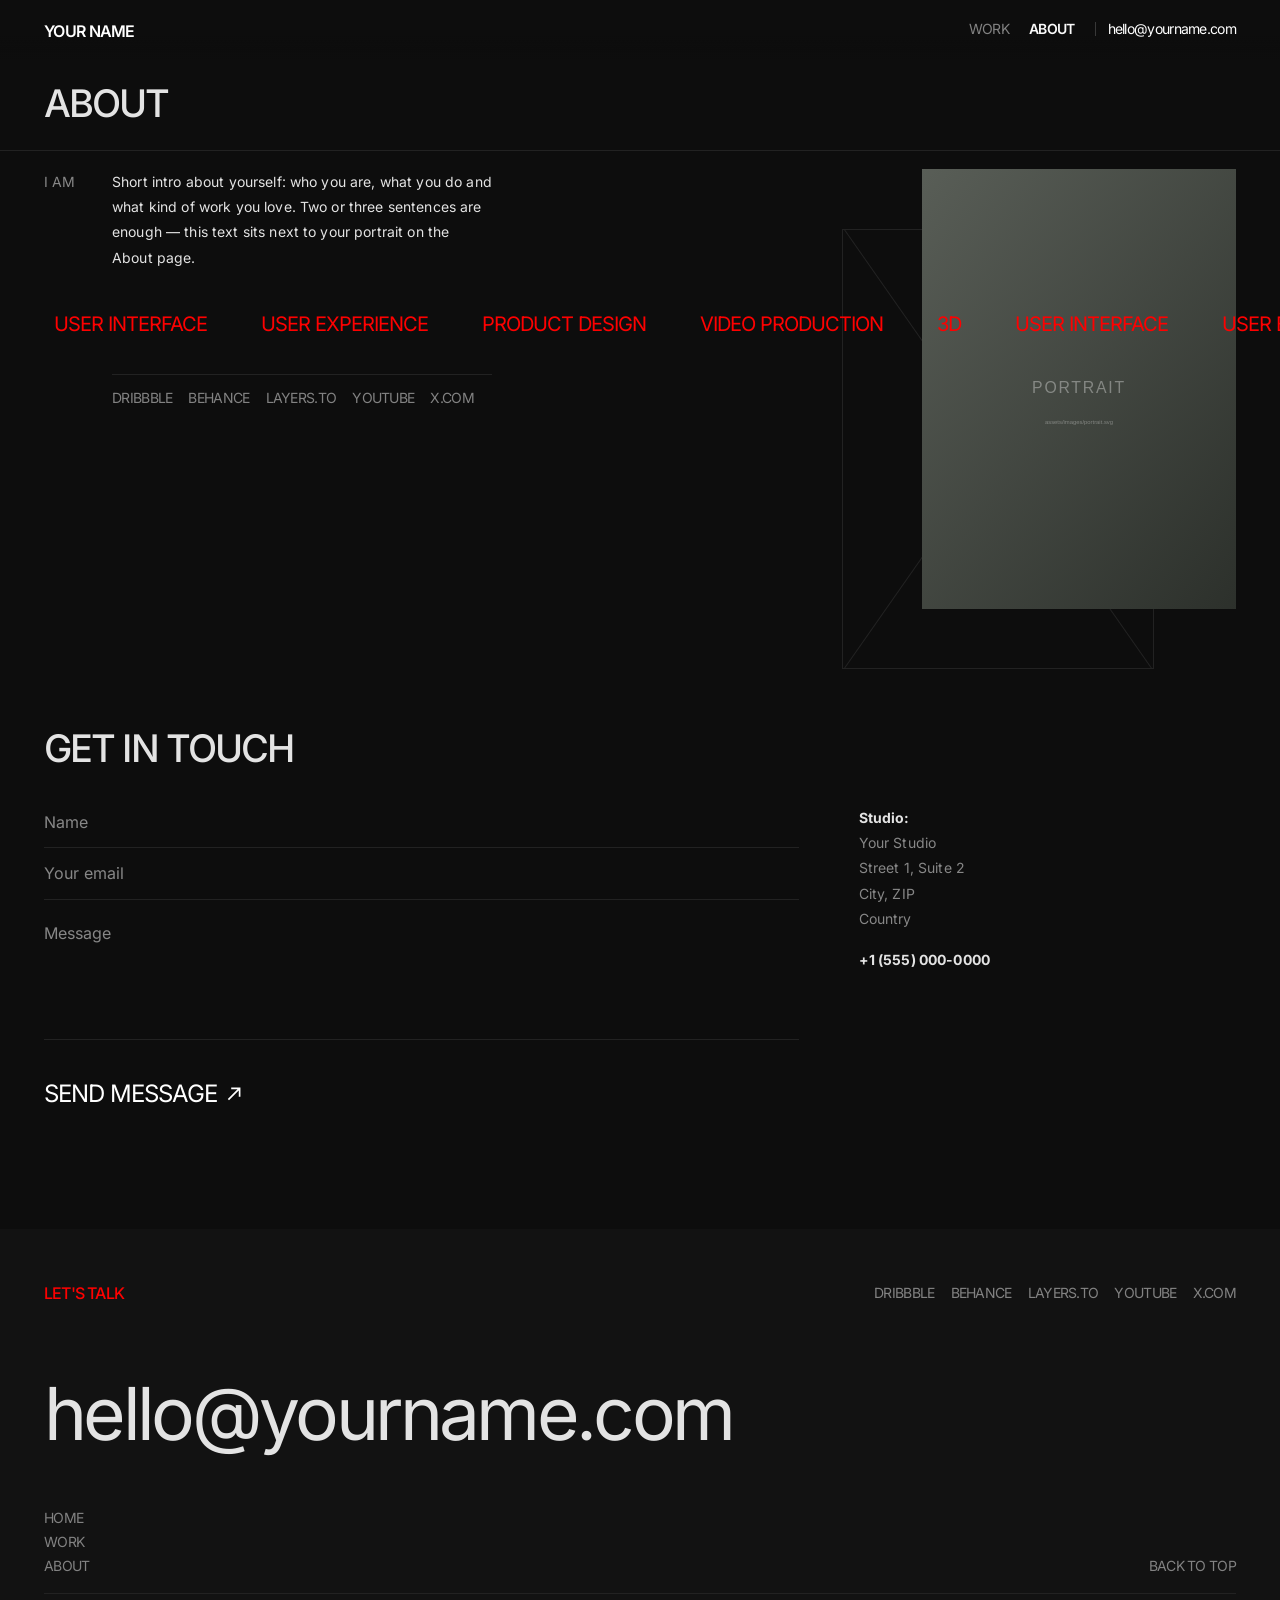
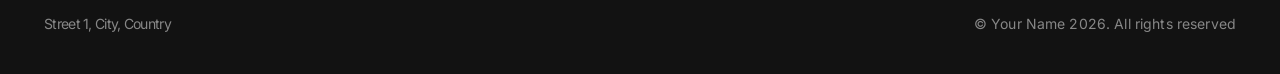
==== about.html @ 9fd4e2a8 "Match original typography and rolling counter animation Use General Sans 300 for the numbers and the" ====
<!doctype html>
<html lang="en">
<head>
  <meta charset="utf-8">
  <meta name="viewport" content="width=device-width, initial-scale=1">
  <title>About — Portfolio</title>
  <meta name="description" content="">
  <link rel="icon" href="assets/images/favicon.svg" type="image/svg+xml">
  <link rel="preconnect" href="https://fonts.googleapis.com">
  <link rel="preconnect" href="https://fonts.gstatic.com" crossorigin>
  <link href="https://fonts.googleapis.com/css2?family=Inter:wght@400;500;600;700&display=swap" rel="stylesheet">
  <link rel="preconnect" href="https://api.fontshare.com" crossorigin>
  <link href="https://api.fontshare.com/v2/css?f[]=general-sans@300&display=swap" rel="stylesheet">
  <link rel="stylesheet" href="assets/css/style.css">
</head>
<body data-page="about" id="top">
  <header id="header"></header>
  <main id="app"></main>
  <footer id="footer"></footer>
  <script src="content.js"></script>
  <script src="assets/js/main.js"></script>
</body>
</html>
---- assets/css/style.css ----
:root {
  --bg: #0d0d0d;
  --bg-2: #121212;
  --card: #1a1a1a;
  --line: #222;
  --text: #e3e3e3;
  --muted: #878787;
  --nav: #828282;
  --dim: #636363;
  --digits: #c7c7c7;
  --accent: rgb(255, 73, 18);
  --gutter: 44px;
  --font: "Inter", -apple-system, BlinkMacSystemFont, "Helvetica Neue", Arial, sans-serif;
  --font-num: "General Sans", "Inter", sans-serif;
  --tight: -0.05em;
}
@supports (color: color(display-p3 1 0 0)) {
  :root { --accent: color(display-p3 1 0.221425 0); }
}

* { box-sizing: border-box; margin: 0; padding: 0; }
html { scroll-behavior: smooth; background: var(--bg); }
body {
  background: var(--bg);
  color: var(--text);
  font-family: var(--font);
  font-size: 14px;
  line-height: 1.4;
  letter-spacing: 0.01em;
  font-optical-sizing: none;
  -webkit-font-smoothing: antialiased;
}
a { color: inherit; text-decoration: none; }
img, video { display: block; max-width: 100%; }
ul { list-style: none; }
button, input, textarea { font: inherit; color: inherit; }

.upper { text-transform: uppercase; }
.muted { color: var(--muted); }
.accent { color: var(--accent); }
.wrap { padding-inline: var(--gutter); }

/* ---------- Header ---------- */
.header {
  position: fixed; top: 0; left: 0; right: 0; z-index: 50;
  display: flex; justify-content: space-between; align-items: flex-start;
  padding: 22px var(--gutter) 18px;
  background: linear-gradient(var(--bg) 60%, rgba(13, 13, 13, 0));
  font-size: 14px; letter-spacing: var(--tight);
}
.header .brand { text-transform: uppercase; font-weight: 500; line-height: 1.2; max-width: 260px; color: #fff; }
.header .brand .nm { font-size: 16px; font-weight: 600; }
.header .brand .tag { display: block; }
.header .brand .nm { display: none; }
.header.scrolled .brand .tag, .header.compact .brand .tag { display: none; }
.header.scrolled .brand .nm, .header.compact .brand .nm { display: block; }
.nav { display: flex; align-items: center; gap: 20px; }
.nav a { text-transform: uppercase; color: var(--nav); line-height: 1; transition: color .2s; }
.nav a:hover { color: #fafafa; }
.nav a.active { color: #fafafa; font-weight: 600; }
.nav .mail { text-transform: none; color: #fff; padding-left: 12px; border-left: 1px solid #383838; }
.nav .at { display: none; font-size: 20px; font-weight: 600; color: #fff; }

/* ---------- Home ---------- */
.home { display: grid; grid-template-columns: minmax(0, 1fr) minmax(0, 2fr); gap: 0 80px; padding: 84px var(--gutter) 0; }
.home-side { position: relative; }
.home-side .sticky {
  position: sticky; top: 84px;
  height: calc(100vh - 84px - 30px);
  display: flex; flex-direction: column; justify-content: space-between;
}
.hero-name { font-size: 83px; line-height: .9; font-weight: 500; letter-spacing: var(--tight); }
.hero-loc { margin-top: 16px; font-size: 16px; font-weight: 500; line-height: 1; letter-spacing: var(--tight); color: var(--muted); text-transform: uppercase; }
.hero-tag-m { display: none; }
.side-list { border-top: 1px solid var(--line); padding: 24px 0 42px; }
.side-list:last-child { padding-bottom: 0; }
.side-list h4 { font-weight: 500; font-size: 16px; line-height: 1.3; letter-spacing: -0.01em; margin-bottom: 16px; }
.side-list li { color: var(--muted); font-size: 16px; line-height: 1.1; letter-spacing: normal; }
.side-list li + li { margin-top: 8px; }

.projects { display: flex; flex-direction: column; gap: 20px; }
.project-card { position: relative; display: block; overflow: hidden; aspect-ratio: 864 / 606; background: var(--card); }
.project-card img { width: 100%; height: 100%; object-fit: cover; transition: transform .8s cubic-bezier(.2, .7, .2, 1); }
.project-card:hover img { transform: scale(1.04); }
.project-card .info {
  position: absolute; left: 0; right: 0; bottom: 0;
  display: flex; justify-content: space-between; align-items: flex-end; gap: 16px;
  padding: 24px; color: #fff;
  background: linear-gradient(transparent, rgba(0, 0, 0, .55));
  opacity: 0; transform: translateY(10px); transition: opacity .35s, transform .35s;
}
.project-card:hover .info { opacity: 1; transform: none; }
.project-card .info h3 { font-size: 18px; font-weight: 600; line-height: 1; letter-spacing: var(--tight); color: #fafafa; }
.project-card .info p { font-size: 14px; font-weight: 500; line-height: 1; letter-spacing: var(--tight); color: #ebebeb; }
.project-card .info p span { font-weight: 400; color: #949494; }

/* ---------- Sections ---------- */
.section { padding: 0 var(--gutter); }
.section-inner { border-top: 1px solid var(--line); padding-top: 28px; }
.section-title { font-size: 16px; line-height: 1; letter-spacing: var(--tight); text-transform: uppercase; font-weight: 500; margin-bottom: 40px; }

/* Recent */
.recent { padding-top: 120px; }
.recent-head { display: grid; grid-template-columns: 1fr auto; gap: 8px 24px; margin-bottom: 64px; }
.recent-head h2 { font-size: 20px; font-weight: 600; line-height: 1.4; letter-spacing: -0.02em; }
.tags { display: flex; color: var(--dim); font-size: 16px; letter-spacing: var(--tight); }
.tags span { padding: 0 12px; border-left: 1px solid #383838; }
.tags span:first-child { padding-left: 0; border: 0; }
.visit { display: inline-flex; gap: 6px; align-items: center; font-size: 16px; line-height: 1; letter-spacing: var(--tight); color: #949494; transition: color .2s; }
.visit:hover { color: var(--text); }
.visit svg { width: 10px; height: 10px; }
.recent-media { position: relative; aspect-ratio: 16 / 9; overflow: hidden; background: var(--card); cursor: pointer; }
.recent-media img, .recent-media video { width: 100%; height: 100%; object-fit: cover; }
.play {
  position: absolute; left: 50%; top: 50%; width: 52px; height: 52px; margin: -26px 0 0 -26px;
  border-radius: 50%; background: rgba(60, 60, 60, .75); backdrop-filter: blur(8px);
  display: grid; place-items: center; border: 0; cursor: pointer; transition: transform .2s;
}
.play:hover { transform: scale(1.08); }
.play svg { width: 16px; height: 16px; margin-left: 3px; fill: #fff; }
.recent-media.playing .play { display: none; }

/* Timeline */
.timeline { padding-top: 200px; }
.timeline-list { max-width: calc(66.66% + 27px); }
.tl-row {
  display: grid; grid-template-columns: 140px 1fr auto; align-items: center;
  border-bottom: 1px solid #1d1d1d; padding: 4px 8px 4px 0; font-size: 16px; line-height: 1.8; letter-spacing: 0.01em;
}
.tl-row + .tl-row { margin-top: 10px; }
.tl-row .yr { border-left: 1px solid #383838; padding: 2px 14px; color: var(--muted); }
.tl-row .co { display: flex; align-items: center; gap: 8px; color: var(--muted); }
.tl-row .rl { color: var(--text); }
.tl-row.current { margin-top: 80px; }
.tl-row.current .yr { border-color: var(--accent); color: var(--accent); }
.logo-dot { width: 14px; height: 14px; border-radius: 50%; background: #c2c2c2; color: #000; font-size: 9px; font-weight: 700; display: grid; place-items: center; flex: none; }
.logo-img { width: 14px; height: 14px; object-fit: contain; flex: none; }

/* Numbers */
.numbers { padding-top: 140px; }
/* Rolling counter, timings measured from the original: each digit column scrolls 0 → target
   in 2.7s after a short delay; the blocks fade up 14px with a small stagger. */
.numbers-grid { display: flex; justify-content: flex-end; flex-wrap: wrap; gap: 40px 96px; }
.num { display: flex; flex-direction: column; opacity: 0; transform: translateY(14px); transition: opacity .6s ease-out, transform .6s ease-out; }
.num.in { opacity: 1; transform: none; }
.num:nth-child(2) { transition-delay: .08s; }
.num:nth-child(3) { transition-delay: .16s; }
.num .val {
  display: flex; align-items: flex-start; overflow: hidden; height: 1em;
  font-family: var(--font-num); font-size: 154px; line-height: 1; font-weight: 300;
  font-variant-numeric: tabular-nums lining-nums; color: var(--digits); user-select: none;
}
.num .val .sfx { color: var(--accent); font-size: .48em; line-height: 1.2; margin-left: .04em; }
.num .lbl { color: var(--muted); font-size: 14px; line-height: 1.8; margin-top: 4px; }
.digit { display: inline-flex; justify-content: center; width: .65em; height: 1em; }
.digit + .digit { margin-left: -.17em; }
.digit > span { display: flex; flex-direction: column; will-change: transform; transition: transform 2.7s cubic-bezier(.5, .1, .2, .9) .175s; }
.digit > span > span { height: 1em; line-height: 1; margin-bottom: 1px; display: flex; align-items: center; justify-content: center; }

/* Stack */
.stack { padding-top: 140px; }
.stack-grid { display: grid; grid-template-columns: repeat(4, 1fr); gap: 4px; }
.stack-card { background: var(--card); padding: 22px; min-height: 186px; display: flex; flex-direction: column; justify-content: space-between; transition: background .25s; }
.stack-card:hover { background: #222; }
.stack-card.wide { grid-column: span 2; }
.stack-card .ic { width: 28px; height: 28px; }
.stack-card .ic-letter { width: 28px; height: 28px; border-radius: 8px; background: #e3e3e3; color: #000; font-weight: 600; display: grid; place-items: center; }
.stack-card h4 { font-weight: 400; font-size: 16px; line-height: 1.8; letter-spacing: 0.01em; margin-bottom: 0; }
.stack-card p { color: var(--muted); font-size: 14px; line-height: 1.8; letter-spacing: 0.01em; }
.stack-card.empty { background: transparent; border: 1px solid var(--line); position: relative; overflow: hidden; }
.stack-card.empty::before, .stack-card.empty::after {
  content: ""; position: absolute; left: 50%; top: 50%; width: 150%; height: 1px; background: var(--line);
}
.stack-card.empty::before { transform: translate(-50%, -50%) rotate(31deg); }
.stack-card.empty::after { transform: translate(-50%, -50%) rotate(-31deg); }

/* Elsewhere */
.elsewhere { padding-top: 140px; padding-bottom: 140px; }
.social-row {
  display: flex; justify-content: space-between; align-items: baseline;
  border-bottom: 1px solid var(--line); padding: 8px 0 4px;
}
.social-row .lbl { font-size: 44px; line-height: 1.3; letter-spacing: var(--tight); transition: color .25s, transform .4s; }
.social-row .hdl { color: var(--dim); font-size: 16px; line-height: 1.3; letter-spacing: var(--tight); }
.social-row:hover .lbl { color: var(--muted); transform: translateX(8px); }

/* ---------- Footer ---------- */
.footer { background: var(--bg-2); padding: 56px var(--gutter) 40px; margin-top: 0; }
.footer-top { display: flex; justify-content: space-between; align-items: center; gap: 20px; flex-wrap: wrap; }
.footer-top .lt { color: var(--accent); text-transform: uppercase; font-weight: 500; font-size: 16px; line-height: 1; letter-spacing: var(--tight); }
.footer-socials { display: flex; gap: 16px; flex-wrap: wrap; font-size: 14px; line-height: 1; letter-spacing: var(--tight); color: var(--nav); text-transform: uppercase; }
.footer-socials a:hover { color: var(--text); }
.footer-mail { display: inline-block; margin: 66px 0 50px; font-size: 73px; line-height: 1.3; letter-spacing: var(--tight); word-break: break-word; transition: color .25s; }
.footer-mail:hover { color: var(--muted); }
.footer-mid { display: flex; justify-content: space-between; align-items: flex-end; font-size: 14px; line-height: 1; letter-spacing: var(--tight); text-transform: uppercase; color: var(--nav); padding-bottom: 20px; border-bottom: 1px solid var(--line); }
.footer-mid nav { display: flex; flex-direction: column; gap: 10px; }
.footer-mid a:hover { color: var(--text); }
.footer-bot { display: flex; justify-content: space-between; gap: 16px; flex-wrap: wrap; padding-top: 20px; font-size: 14px; line-height: 1.4; letter-spacing: var(--tight); color: var(--muted); }
.footer-bot span:last-child { letter-spacing: 0.01em; }

/* ---------- About ---------- */
.page { padding-top: 84px; }
.page-title { font-size: 38px; line-height: 1; letter-spacing: var(--tight); font-weight: 500; text-transform: uppercase; padding: 0 var(--gutter) 28px; border-bottom: 1px solid var(--line); }
.about-grid { display: grid; grid-template-columns: minmax(0, 1fr) minmax(0, 1fr); gap: 40px; padding: 18px var(--gutter) 0; }
.about-bio { display: grid; grid-template-columns: 68px 1fr; max-width: 520px; }
.about-bio .lbl { color: var(--muted); text-transform: uppercase; font-size: 14px; line-height: 1.8; }
.about-bio p { font-size: 14px; line-height: 1.8; max-width: 380px; }
.about-socials { display: flex; gap: 16px; flex-wrap: wrap; border-top: 1px solid var(--line); margin-top: 40px; padding-top: 16px; font-size: 14px; line-height: 1; letter-spacing: var(--tight); color: var(--nav); text-transform: uppercase; max-width: 380px; }
.about-socials a:hover { color: var(--text); }
.portrait-wrap { position: relative; justify-self: end; width: 320px; padding: 0 0 60px 80px; }
.portrait-frame { position: absolute; left: 0; top: 60px; width: 312px; height: 440px; border: 1px solid var(--line); overflow: hidden; }
.portrait-frame::before, .portrait-frame::after { content: ""; position: absolute; left: 50%; top: 50%; width: 180%; height: 1px; background: var(--line); }
.portrait-frame::before { transform: translate(-50%, -50%) rotate(55deg); }
.portrait-frame::after { transform: translate(-50%, -50%) rotate(-55deg); }
.portrait-wrap img { position: relative; width: 314px; aspect-ratio: 314 / 440; object-fit: cover; }
.portrait-wrap { width: 394px; }
.page { overflow-x: hidden; }
.about-grid > div:first-child { position: relative; z-index: 2; }
.marquee { overflow: hidden; width: 100vw; margin: 44px 0 0 calc(var(--gutter) * -1); pointer-events: none; }
.marquee-track { display: flex; width: max-content; animation: marquee 30s linear infinite; }
.marquee-track span { color: var(--accent); text-transform: uppercase; font-size: 20px; line-height: 1; letter-spacing: var(--tight); padding: 0 0 0 54px; white-space: nowrap; }
@keyframes marquee { to { transform: translateX(-50%); } }

.touch { display: grid; grid-template-columns: 2fr 1fr; gap: 60px; padding: 60px var(--gutter) 120px; }
.touch h2 { font-size: 38px; line-height: 1; letter-spacing: var(--tight); font-weight: 500; text-transform: uppercase; margin-bottom: 30px; }
.form { display: flex; flex-direction: column; max-width: 880px; }
.form input, .form textarea { background: transparent; border: 0; border-bottom: 1px solid var(--line); padding: 14px 0; outline: none; font-size: 16px; resize: none; }
.form input::placeholder, .form textarea::placeholder { color: var(--muted); }
.form input:focus, .form textarea:focus { border-color: #555; }
.form textarea { height: 140px; padding-top: 22px; }
.form button { align-self: flex-start; background: none; border: 0; cursor: pointer; margin-top: 40px; font-size: 24px; line-height: 1.2; letter-spacing: -0.04em; color: #fff; text-transform: uppercase; display: flex; gap: 10px; align-items: center; }
.form button svg { width: 14px; height: 14px; transition: transform .25s; }
.form button:hover svg { transform: translate(3px, -3px); }
.form .status { margin-top: 16px; color: var(--muted); }
.studio { padding-top: 76px; font-size: 14px; line-height: 1.8; color: var(--muted); }
.studio b { color: var(--text); font-weight: 700; }
.studio .ph { color: var(--text); font-weight: 700; margin-top: 16px; }

/* ---------- Project page ---------- */
.p-hero { padding: 84px var(--gutter) 0; }
.p-hero .cover { aspect-ratio: 1352 / 780; overflow: hidden; background: var(--card); }
.p-hero .cover img { width: 100%; height: 100%; object-fit: cover; }
.p-head { display: flex; justify-content: space-between; align-items: center; padding: 60px var(--gutter) 22px; }
.p-head h1 { font-size: 38px; line-height: 1; letter-spacing: var(--tight); font-weight: 500; }
.p-meta { display: flex; gap: 0; padding: 22px var(--gutter); border-top: 1px solid var(--line); margin: 0 var(--gutter); padding-inline: 0; }
.p-meta div { flex: 1; color: var(--muted); font-size: 16px; line-height: 1.1; letter-spacing: normal; }
.p-meta div:last-child { flex: .9; }
.p-meta b { color: var(--text); font-weight: 400; margin-left: 6px; }
.p-about { display: grid; grid-template-columns: 1fr 1fr; gap: 40px; padding: 100px var(--gutter) 80px; }
.p-about .lbl { color: #949494; font-size: 16px; line-height: 1; letter-spacing: var(--tight); }
.p-about p { font-size: 16px; line-height: 1.8; max-width: 680px; justify-self: end; }
.p-about p b { font-weight: 700; }
.blocks { display: flex; flex-direction: column; gap: 8px; padding: 0 var(--gutter); }
.blk-img img, .blk-pair img, .blk-split img { width: 100%; height: 100%; object-fit: cover; background: var(--card); }
.blk-img { aspect-ratio: 1352 / 780; overflow: hidden; }
.blk-pair { display: grid; grid-template-columns: 1fr 1fr; gap: 8px; }
.blk-pair > div { aspect-ratio: 672 / 712; overflow: hidden; }
.blk-text { padding: 36px 0 120px; max-width: 900px; }
.blk-text h3 { font-size: 20px; font-weight: 600; line-height: 1.4; letter-spacing: -0.02em; margin-bottom: 26px; }
.blk-text p { font-size: 16px; line-height: 1.8; }
.blk-quote { padding: 120px 0; max-width: 960px; }
.blk-quote p { font-size: 22px; font-weight: 500; line-height: 1.7; letter-spacing: normal; }
.blk-quote span { display: block; margin-top: 28px; color: var(--muted); font-size: 14px; line-height: 1.8; }
.blk-split { display: grid; grid-template-columns: 1fr 1fr; gap: 150px; align-items: end; padding: 60px 0 120px; }
.blk-split > div:first-child { aspect-ratio: 678 / 576; overflow: hidden; }
.blk-split h3 { font-size: 20px; font-weight: 600; line-height: 1.4; letter-spacing: -0.02em; margin-bottom: 26px; }
.blk-split p { color: var(--muted); font-size: 16px; line-height: 1.8; max-width: 460px; }
.blk-video video { width: 100%; }
.more { display: grid; grid-template-columns: 1fr 1fr; gap: 40px; padding: 40px var(--gutter) 100px; margin: 40px var(--gutter) 0; border-top: 1px solid var(--line); padding-inline: 0; }
.more h3 { font-size: 20px; font-weight: 600; line-height: 1.4; letter-spacing: -0.02em; }
.more-list { display: grid; grid-template-columns: 1fr 1fr; gap: 12px; }
.more-list a { aspect-ratio: 334 / 230; overflow: hidden; display: block; background: var(--card); }
.more-list img { width: 100%; height: 100%; object-fit: cover; transition: transform .6s; }
.more-list a:hover img { transform: scale(1.05); }

/* ---------- Reveal on scroll ---------- */
.reveal { opacity: 0; transform: translateY(30px); transition: opacity .9s ease, transform .9s cubic-bezier(.2, .7, .2, 1); }
.reveal.in { opacity: 1; transform: none; }
@media (prefers-reduced-motion: reduce) {
  .reveal, .num { opacity: 1; transform: none; transition: none; }
  .digit > span { transition: none; }
  .marquee-track { animation: none; }
  html { scroll-behavior: auto; }
}

/* ---------- Tablet ---------- */
@media (max-width: 1100px) {
  :root { --gutter: 28px; }
  .home { gap: 0 40px; }
  .hero-name { font-size: 57px; }
  .num .val { font-size: 95px; }
  .num .val .sfx { font-size: .63em; }
  .footer-mail { font-size: 52px; }
  .stack-grid { grid-template-columns: repeat(2, 1fr); }
  .blk-split { gap: 60px; }
}

/* ---------- Mobile ---------- */
@media (max-width: 760px) {
  :root { --gutter: 16px; }
  .header { padding-top: 16px; font-size: 14px; align-items: center; }
  .header .brand { display: none; }
  .header.scrolled .brand { display: block; order: 0; }
  .header.compact .brand { display: block; }
  .header { justify-content: space-between; }
  .nav { gap: 20px; width: 100%; justify-content: flex-start; }
  .header.scrolled .nav, .header.compact .nav { width: auto; }
  .nav .mail { display: none; }
  .nav .at { display: block; margin-left: auto; }
  .header.scrolled .nav .at, .header.compact .nav .at { display: none; }

  .home { grid-template-columns: 1fr; padding-top: 72px; }
  .home-side .sticky, .side-lists { display: contents; }
  .hero { order: 1; }
  .projects { order: 2; }
  .side-list { order: 3; }
  .hero-name { font-size: 50px; }
  .hero-tag-m { display: block; text-transform: uppercase; font-size: 16px; line-height: 1.4; letter-spacing: var(--tight); margin-top: 24px; font-weight: 500; color: #fff; }
  .hero-loc { margin-top: 40px; }
  .side-list li { letter-spacing: -0.03em; line-height: 1.3; }
  .side-list li + li { margin-top: 4px; }
  .recent-head h2 { font-size: 18px; }
  .projects {
    flex-direction: row; overflow-x: auto; scroll-snap-type: x mandatory; gap: 8px;
    margin: 50px calc(var(--gutter) * -1) 80px; padding: 0 var(--gutter);
    scrollbar-width: none;
  }
  .projects::-webkit-scrollbar { display: none; }
  .project-card { flex: 0 0 88%; scroll-snap-align: start; }
  .project-card .info { opacity: 1; transform: none; padding: 16px; }
  .home-side { display: contents; }

  .recent { padding-top: 60px; }
  .recent-head { grid-template-columns: 1fr; margin-bottom: 30px; }
  .recent-head .visit { justify-self: end; margin-top: 20px; }
  .timeline { padding-top: 80px; }
  .timeline-list { max-width: none; }
  .tl-row { grid-template-columns: 1fr 1fr; padding: 12px 0; font-size: 16px; }
  .tl-row .rl { grid-column: 2; margin-top: 10px; }
  .tl-row .yr { grid-row: span 2; align-self: start; }
  .numbers { padding-top: 80px; }
  .numbers-grid { flex-direction: column; gap: 40px; }
  .numbers-grid { justify-content: flex-start; }
  .num .val { font-size: 105px; }
  .num .val .sfx { font-size: .52em; }
  .stack { padding-top: 80px; }
  .stack-grid { grid-template-columns: 1fr 1fr; }
  .stack-card.wide { grid-column: span 2; }
  .elsewhere { padding: 80px var(--gutter) 80px; }
  .social-row .lbl { font-size: 27px; }

  .footer-mail { font-size: 28px; margin: 50px 0 40px; }
  .footer-socials { display: none; }


  .about-grid { grid-template-columns: 1fr; }
  .portrait-wrap { justify-self: start; width: 100%; max-width: 394px; padding-left: 40px; }
  .portrait-frame { width: calc(100% - 40px); height: auto; aspect-ratio: 314 / 440; top: 40px; }
  .portrait-wrap img { width: 100%; }
  .marquee { margin-top: 30px; }
  .touch { grid-template-columns: 1fr; gap: 20px; padding-bottom: 80px; }
  .studio { padding-top: 20px; }

  .p-hero { padding-top: 72px; }
  .p-meta { flex-direction: column; gap: 10px; }
  .p-about { grid-template-columns: 1fr; padding: 40px var(--gutter); gap: 16px; }
  .p-about p { justify-self: start; }
  .blk-pair { grid-template-columns: 1fr; }
  .blk-text { padding: 30px 0 60px; }
  .blk-quote { padding: 60px 0; }
  .blk-quote p { font-size: 18px; }
  .blk-split { grid-template-columns: 1fr; gap: 30px; padding: 30px 0 60px; }
  .more { grid-template-columns: 1fr; }
}
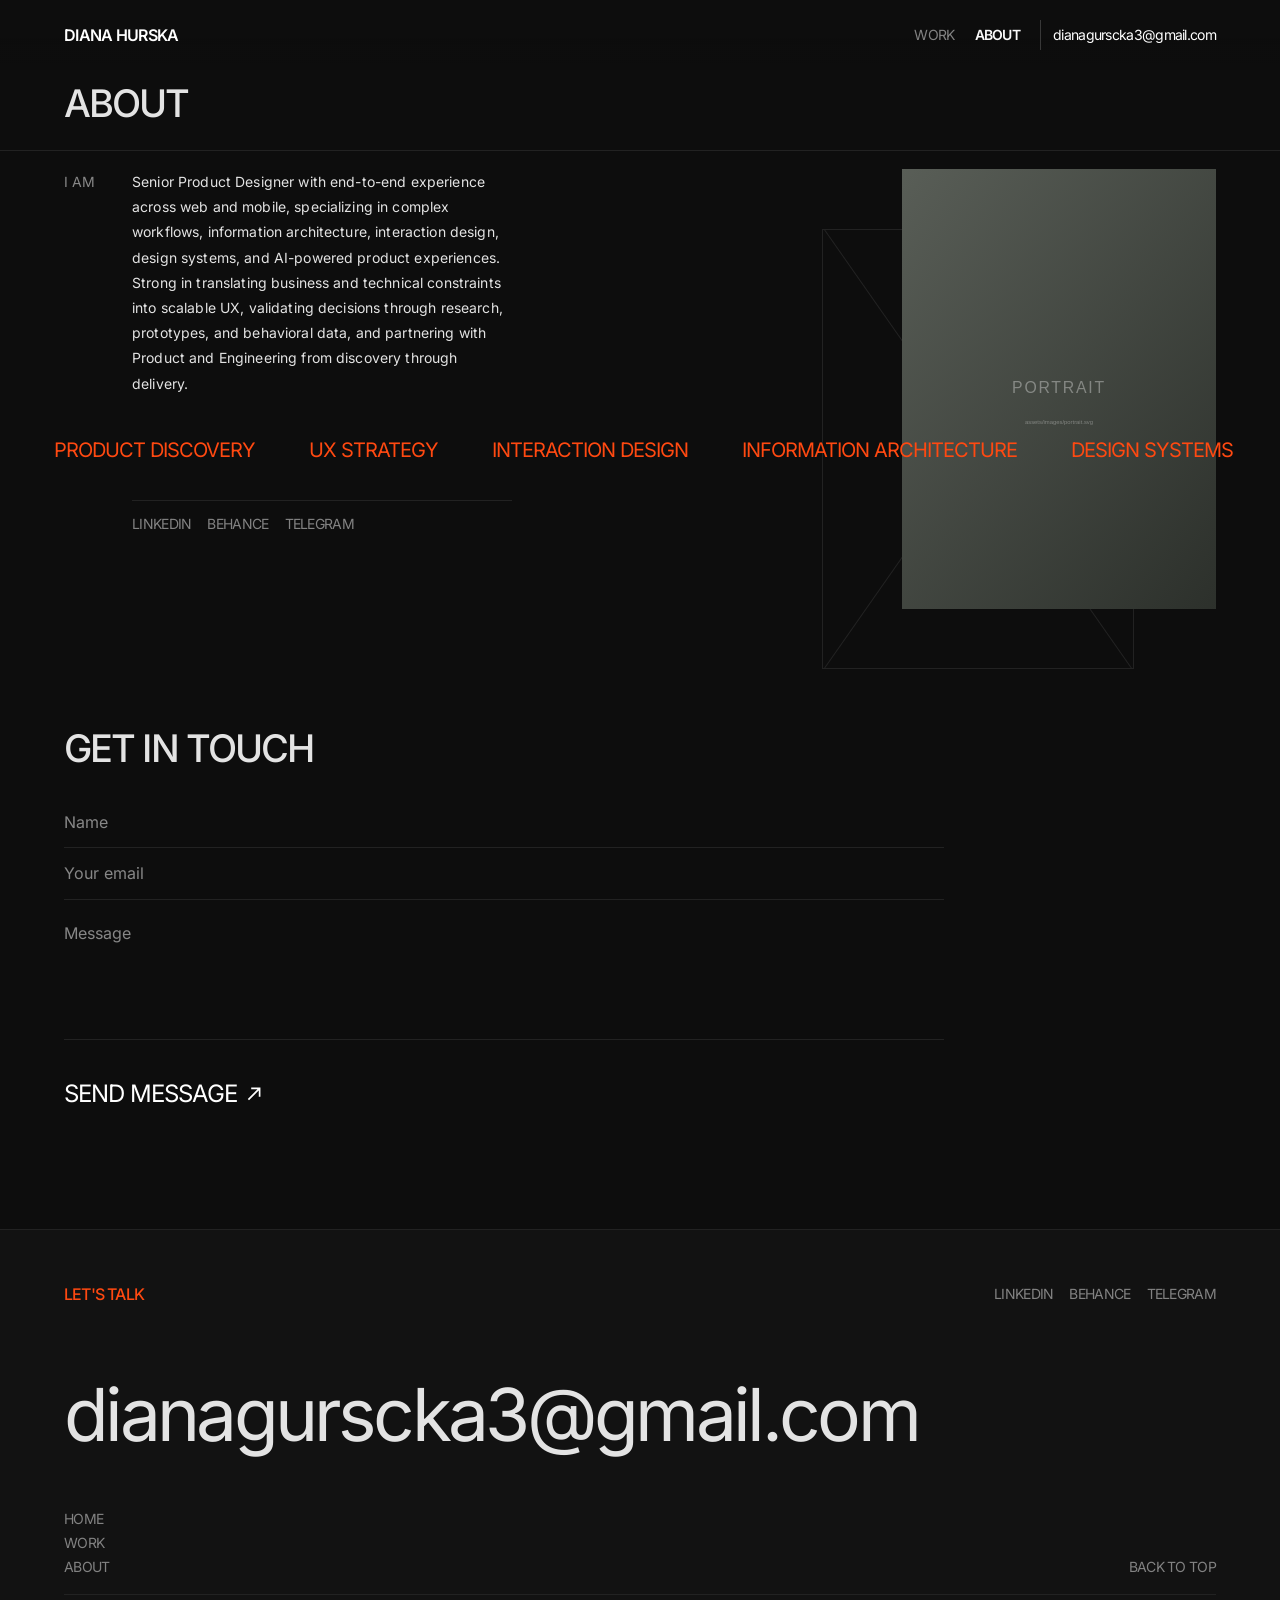
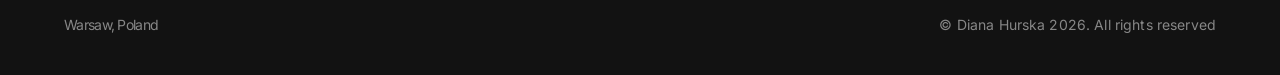
==== commit 3d636f3d: "Reorder social links and add home footer spacing" ====
--- a/about.html
+++ b/about.html
@@ -17,7 +17,7 @@
   <header id="header"></header>
   <main id="app"></main>
   <footer id="footer"></footer>
-  <script src="content.js"></script>
+  <script src="content.js?v=social-order"></script>
   <script src="assets/js/main.js"></script>
 </body>
 </html>
--- a/assets/css/style.css
+++ b/assets/css/style.css
@@ -8,14 +8,14 @@
   --nav: #828282;
   --dim: #636363;
   --digits: #c7c7c7;
-  --accent: rgb(255, 73, 18);
+  --accent: #FF4911;
   --gutter: 44px;
   --font: "Inter", -apple-system, BlinkMacSystemFont, "Helvetica Neue", Arial, sans-serif;
   --font-num: "General Sans", "Inter", sans-serif;
   --tight: -0.05em;
 }
-@supports (color: color(display-p3 1 0 0)) {
-  :root { --accent: color(display-p3 1 0.221425 0); }
+@media (min-width: 1200px) {
+  :root { --gutter: clamp(64px, 5vw, 96px); }
 }
 
 * { box-sizing: border-box; margin: 0; padding: 0; }
@@ -44,7 +44,7 @@
 .header {
   position: fixed; top: 0; left: 0; right: 0; z-index: 50;
   display: flex; justify-content: space-between; align-items: flex-start;
-  padding: 22px var(--gutter) 18px;
+  padding: 26px var(--gutter) 18px;
   background: linear-gradient(var(--bg) 60%, rgba(13, 13, 13, 0));
   font-size: 14px; letter-spacing: var(--tight);
 }
@@ -54,29 +54,31 @@
 .header .brand .nm { display: none; }
 .header.scrolled .brand .tag, .header.compact .brand .tag { display: none; }
 .header.scrolled .brand .nm, .header.compact .brand .nm { display: block; }
-.nav { display: flex; align-items: center; gap: 20px; }
+.nav { display: flex; align-items: center; gap: 20px; padding-top: 2px; }
 .nav a { text-transform: uppercase; color: var(--nav); line-height: 1; transition: color .2s; }
 .nav a:hover { color: #fafafa; }
 .nav a.active { color: #fafafa; font-weight: 600; }
-.nav .mail { text-transform: none; color: #fff; padding-left: 12px; border-left: 1px solid #383838; }
+.nav .mail { text-transform: none; color: #fff; padding: 8px 0 8px 12px; margin-block: -8px; border-left: 1px solid #383838; }
 .nav .at { display: none; font-size: 20px; font-weight: 600; color: #fff; }
 
 /* ---------- Home ---------- */
-.home { display: grid; grid-template-columns: minmax(0, 1fr) minmax(0, 2fr); gap: 0 80px; padding: 84px var(--gutter) 0; }
+.home { display: grid; grid-template-columns: minmax(0, 1fr) minmax(0, 2fr); gap: 0 80px; padding: 84px var(--gutter) clamp(96px, 12vw, 180px); }
 .home-side { position: relative; }
 .home-side .sticky {
   position: sticky; top: 84px;
-  height: calc(100vh - 84px - 30px);
-  display: flex; flex-direction: column; justify-content: space-between;
+  min-height: calc(100vh - 84px - 30px);
+  display: flex; flex-direction: column; justify-content: space-between; gap: 48px;
 }
 .hero-name { font-size: 83px; line-height: .9; font-weight: 500; letter-spacing: var(--tight); }
 .hero-loc { margin-top: 16px; font-size: 16px; font-weight: 500; line-height: 1; letter-spacing: var(--tight); color: var(--muted); text-transform: uppercase; }
 .hero-tag-m { display: none; }
-.side-list { border-top: 1px solid var(--line); padding: 24px 0 42px; }
-.side-list:last-child { padding-bottom: 0; }
-.side-list h4 { font-weight: 500; font-size: 16px; line-height: 1.3; letter-spacing: -0.01em; margin-bottom: 16px; }
-.side-list li { color: var(--muted); font-size: 16px; line-height: 1.1; letter-spacing: normal; }
-.side-list li + li { margin-top: 8px; }
+.core-skills { border-top: 1px solid var(--line); padding-top: 24px; }
+.core-skills h2 { font-size: 22px; line-height: 1.3; font-weight: 600; letter-spacing: -.02em; margin-bottom: 24px; }
+.core-skills h3 { font-size: 16px; line-height: 1.4; font-weight: 600; margin-bottom: 12px; }
+.core-skills-group + .core-skills-group { margin-top: 28px; }
+.core-skills ul { list-style: disc; padding-left: 20px; }
+.core-skills li { color: var(--muted); font-size: 16px; line-height: 1.5; overflow-wrap: break-word; }
+.core-skills li + li { margin-top: 8px; }
 
 .projects { display: flex; flex-direction: column; gap: 20px; }
 .project-card { position: relative; display: block; overflow: hidden; aspect-ratio: 864 / 606; background: var(--card); }
@@ -89,7 +91,10 @@
   background: linear-gradient(transparent, rgba(0, 0, 0, .55));
   opacity: 0; transform: translateY(10px); transition: opacity .35s, transform .35s;
 }
-.project-card:hover .info { opacity: 1; transform: none; }
+.project-card:hover .info, .project-card:focus-visible .info { opacity: 1; transform: none; }
+.project-card .card-arrow { flex: none; width: 18px; height: 18px; color: #c2c2c2; opacity: 0; transform: translate(-3px, 3px); transition: opacity .35s, transform .35s; }
+.project-card .card-arrow svg { display: block; width: 100%; height: 100%; }
+.project-card:hover .card-arrow, .project-card:focus-visible .card-arrow { opacity: 1; transform: none; }
 .project-card .info h3 { font-size: 18px; font-weight: 600; line-height: 1; letter-spacing: var(--tight); color: #fafafa; }
 .project-card .info p { font-size: 14px; font-weight: 500; line-height: 1; letter-spacing: var(--tight); color: #ebebeb; }
 .project-card .info p span { font-weight: 400; color: #949494; }
@@ -138,8 +143,8 @@
 
 /* Numbers */
 .numbers { padding-top: 140px; }
-/* Rolling counter, timings measured from the original: each digit column scrolls 0 → target
-   in 2.7s after a short delay; the blocks fade up 14px with a small stagger. */
+/* Each digit column scrolls 0 → target in 3.6s after a short delay;
+   the blocks fade up 14px with a small stagger. */
 .numbers-grid { display: flex; justify-content: flex-end; flex-wrap: wrap; gap: 40px 96px; }
 .num { display: flex; flex-direction: column; opacity: 0; transform: translateY(14px); transition: opacity .6s ease-out, transform .6s ease-out; }
 .num.in { opacity: 1; transform: none; }
@@ -154,7 +159,7 @@
 .num .lbl { color: var(--muted); font-size: 14px; line-height: 1.8; margin-top: 4px; }
 .digit { display: inline-flex; justify-content: center; width: .65em; height: 1em; }
 .digit + .digit { margin-left: -.17em; }
-.digit > span { display: flex; flex-direction: column; will-change: transform; transition: transform 2.7s cubic-bezier(.5, .1, .2, .9) .175s; }
+.digit > span { display: flex; flex-direction: column; will-change: transform; transition: transform 3.6s cubic-bezier(.5, .1, .2, .9) .175s; }
 .digit > span > span { height: 1em; line-height: 1; margin-bottom: 1px; display: flex; align-items: center; justify-content: center; }
 
 /* Stack */
@@ -185,7 +190,7 @@
 .social-row:hover .lbl { color: var(--muted); transform: translateX(8px); }
 
 /* ---------- Footer ---------- */
-.footer { background: var(--bg-2); padding: 56px var(--gutter) 40px; margin-top: 0; }
+.footer { background: var(--bg-2); padding: 56px var(--gutter) 40px; margin-top: 0; border-top: 1px solid var(--line); }
 .footer-top { display: flex; justify-content: space-between; align-items: center; gap: 20px; flex-wrap: wrap; }
 .footer-top .lt { color: var(--accent); text-transform: uppercase; font-weight: 500; font-size: 16px; line-height: 1; letter-spacing: var(--tight); }
 .footer-socials { display: flex; gap: 16px; flex-wrap: wrap; font-size: 14px; line-height: 1; letter-spacing: var(--tight); color: var(--nav); text-transform: uppercase; }
@@ -221,7 +226,7 @@
 .marquee-track span { color: var(--accent); text-transform: uppercase; font-size: 20px; line-height: 1; letter-spacing: var(--tight); padding: 0 0 0 54px; white-space: nowrap; }
 @keyframes marquee { to { transform: translateX(-50%); } }
 
-.touch { display: grid; grid-template-columns: 2fr 1fr; gap: 60px; padding: 60px var(--gutter) 120px; }
+.touch { display: block; padding: 60px var(--gutter) 120px; }
 .touch h2 { font-size: 38px; line-height: 1; letter-spacing: var(--tight); font-weight: 500; text-transform: uppercase; margin-bottom: 30px; }
 .form { display: flex; flex-direction: column; max-width: 880px; }
 .form input, .form textarea { background: transparent; border: 0; border-bottom: 1px solid var(--line); padding: 14px 0; outline: none; font-size: 16px; resize: none; }
@@ -232,9 +237,6 @@
 .form button svg { width: 14px; height: 14px; transition: transform .25s; }
 .form button:hover svg { transform: translate(3px, -3px); }
 .form .status { margin-top: 16px; color: var(--muted); }
-.studio { padding-top: 76px; font-size: 14px; line-height: 1.8; color: var(--muted); }
-.studio b { color: var(--text); font-weight: 700; }
-.studio .ph { color: var(--text); font-weight: 700; margin-top: 16px; }
 
 /* ---------- Project page ---------- */
 .p-hero { padding: 84px var(--gutter) 0; }
@@ -279,6 +281,7 @@
 @media (prefers-reduced-motion: reduce) {
   .reveal, .num { opacity: 1; transform: none; transition: none; }
   .digit > span { transition: none; }
+  .project-card .info, .project-card .card-arrow { transition: none; }
   .marquee-track { animation: none; }
   html { scroll-behavior: auto; }
 }
@@ -298,7 +301,7 @@
 /* ---------- Mobile ---------- */
 @media (max-width: 760px) {
   :root { --gutter: 16px; }
-  .header { padding-top: 16px; font-size: 14px; align-items: center; }
+  .header { padding-top: 24px; font-size: 14px; align-items: center; }
   .header .brand { display: none; }
   .header.scrolled .brand { display: block; order: 0; }
   .header.compact .brand { display: block; }
@@ -310,15 +313,13 @@
   .header.scrolled .nav .at, .header.compact .nav .at { display: none; }
 
   .home { grid-template-columns: 1fr; padding-top: 72px; }
-  .home-side .sticky, .side-lists { display: contents; }
+  .home-side .sticky { display: contents; }
   .hero { order: 1; }
   .projects { order: 2; }
-  .side-list { order: 3; }
+  .core-skills { order: 3; }
   .hero-name { font-size: 50px; }
   .hero-tag-m { display: block; text-transform: uppercase; font-size: 16px; line-height: 1.4; letter-spacing: var(--tight); margin-top: 24px; font-weight: 500; color: #fff; }
   .hero-loc { margin-top: 40px; }
-  .side-list li { letter-spacing: -0.03em; line-height: 1.3; }
-  .side-list li + li { margin-top: 4px; }
   .recent-head h2 { font-size: 18px; }
   .projects {
     flex-direction: row; overflow-x: auto; scroll-snap-type: x mandatory; gap: 8px;
@@ -328,6 +329,7 @@
   .projects::-webkit-scrollbar { display: none; }
   .project-card { flex: 0 0 88%; scroll-snap-align: start; }
   .project-card .info { opacity: 1; transform: none; padding: 16px; }
+  .project-card .card-arrow { opacity: 1; transform: none; }
   .home-side { display: contents; }
 
   .recent { padding-top: 60px; }
@@ -350,7 +352,9 @@
   .social-row .lbl { font-size: 27px; }
 
   .footer-mail { font-size: 28px; margin: 50px 0 40px; }
-  .footer-socials { display: none; }
+  .footer { padding: 40px var(--gutter) 24px; }
+  .footer-top { flex-direction: column; align-items: flex-start; gap: 30px; }
+  .footer-socials { display: flex; gap: 24px; }
 
 
   .about-grid { grid-template-columns: 1fr; }
@@ -359,7 +363,6 @@
   .portrait-wrap img { width: 100%; }
   .marquee { margin-top: 30px; }
   .touch { grid-template-columns: 1fr; gap: 20px; padding-bottom: 80px; }
-  .studio { padding-top: 20px; }
 
   .p-hero { padding-top: 72px; }
   .p-meta { flex-direction: column; gap: 10px; }
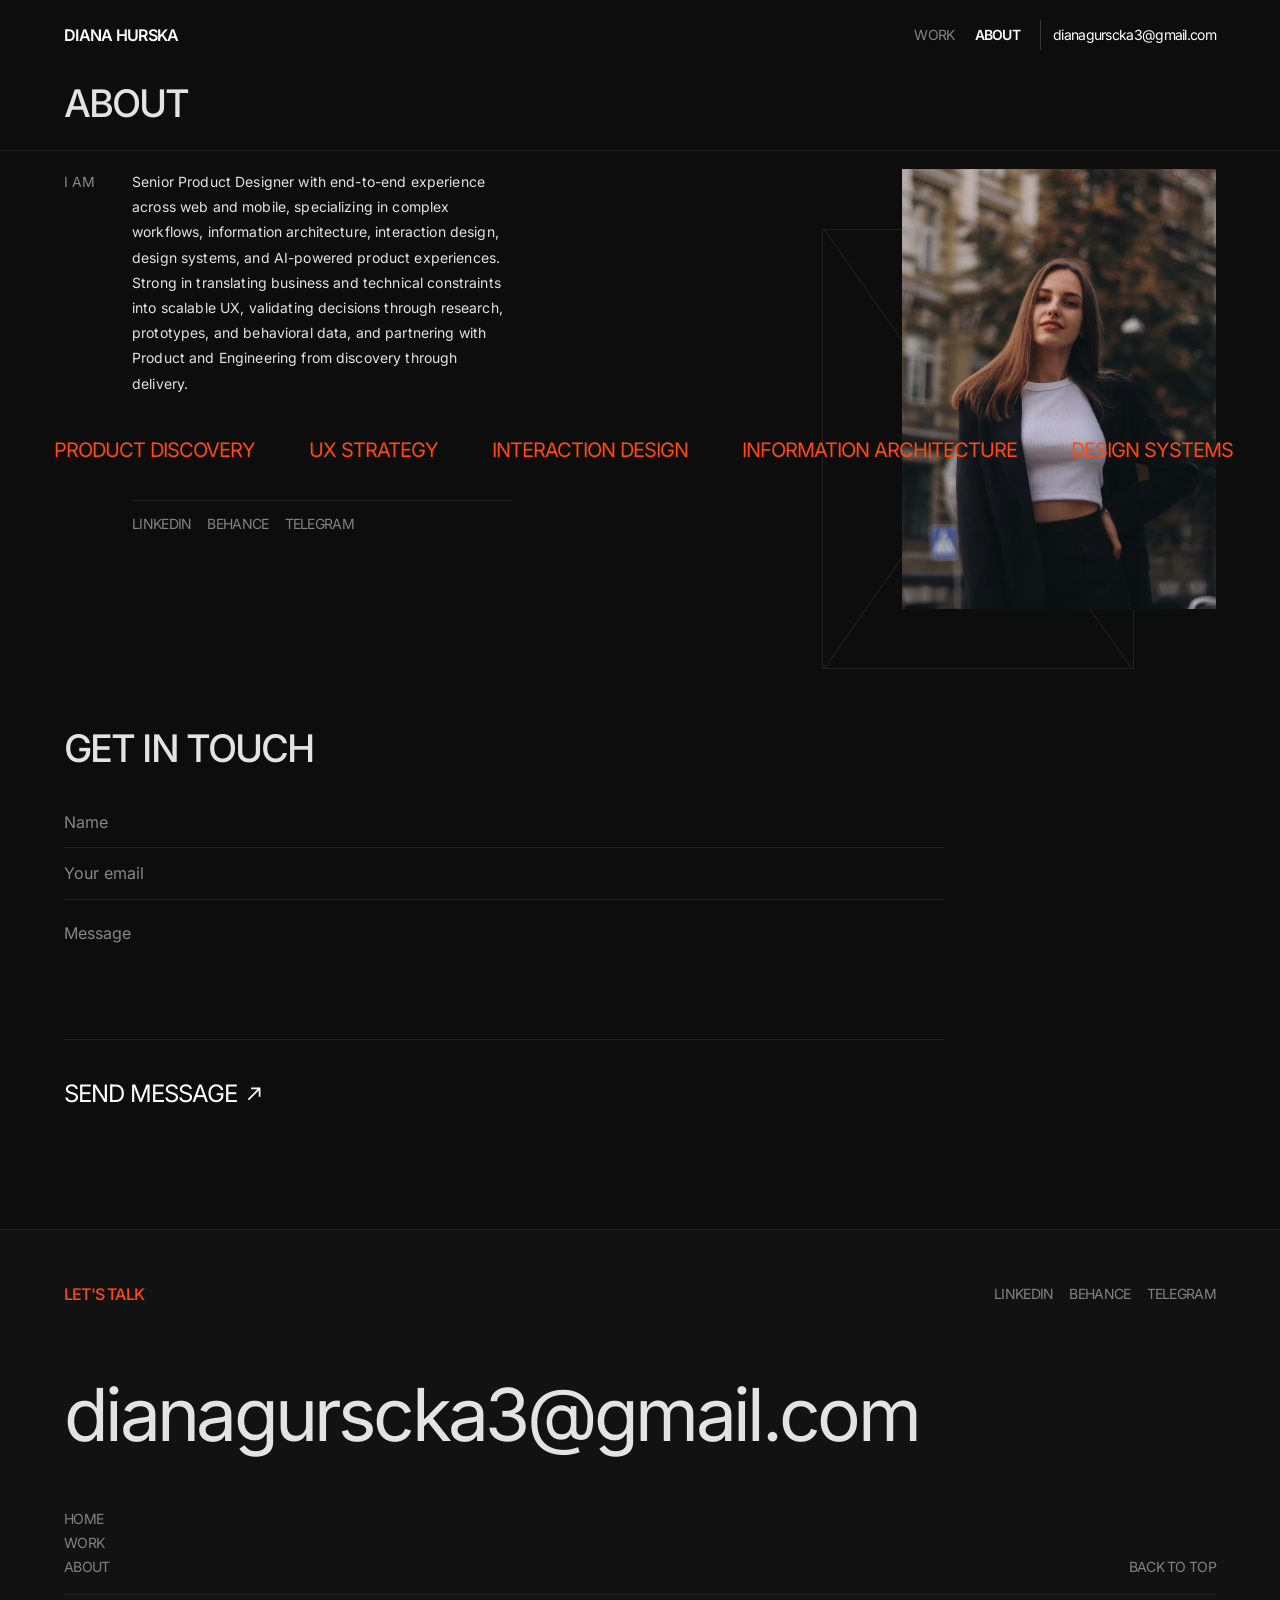
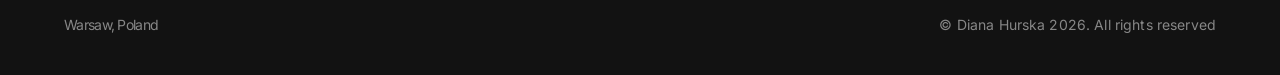
==== commit 61384cbe: "Use uploaded portrait photo on About page" ====
--- a/about.html
+++ b/about.html
@@ -17,7 +17,7 @@
   <header id="header"></header>
   <main id="app"></main>
   <footer id="footer"></footer>
-  <script src="content.js?v=social-order"></script>
+  <script src="content.js?v=about-portrait"></script>
   <script src="assets/js/main.js"></script>
 </body>
 </html>
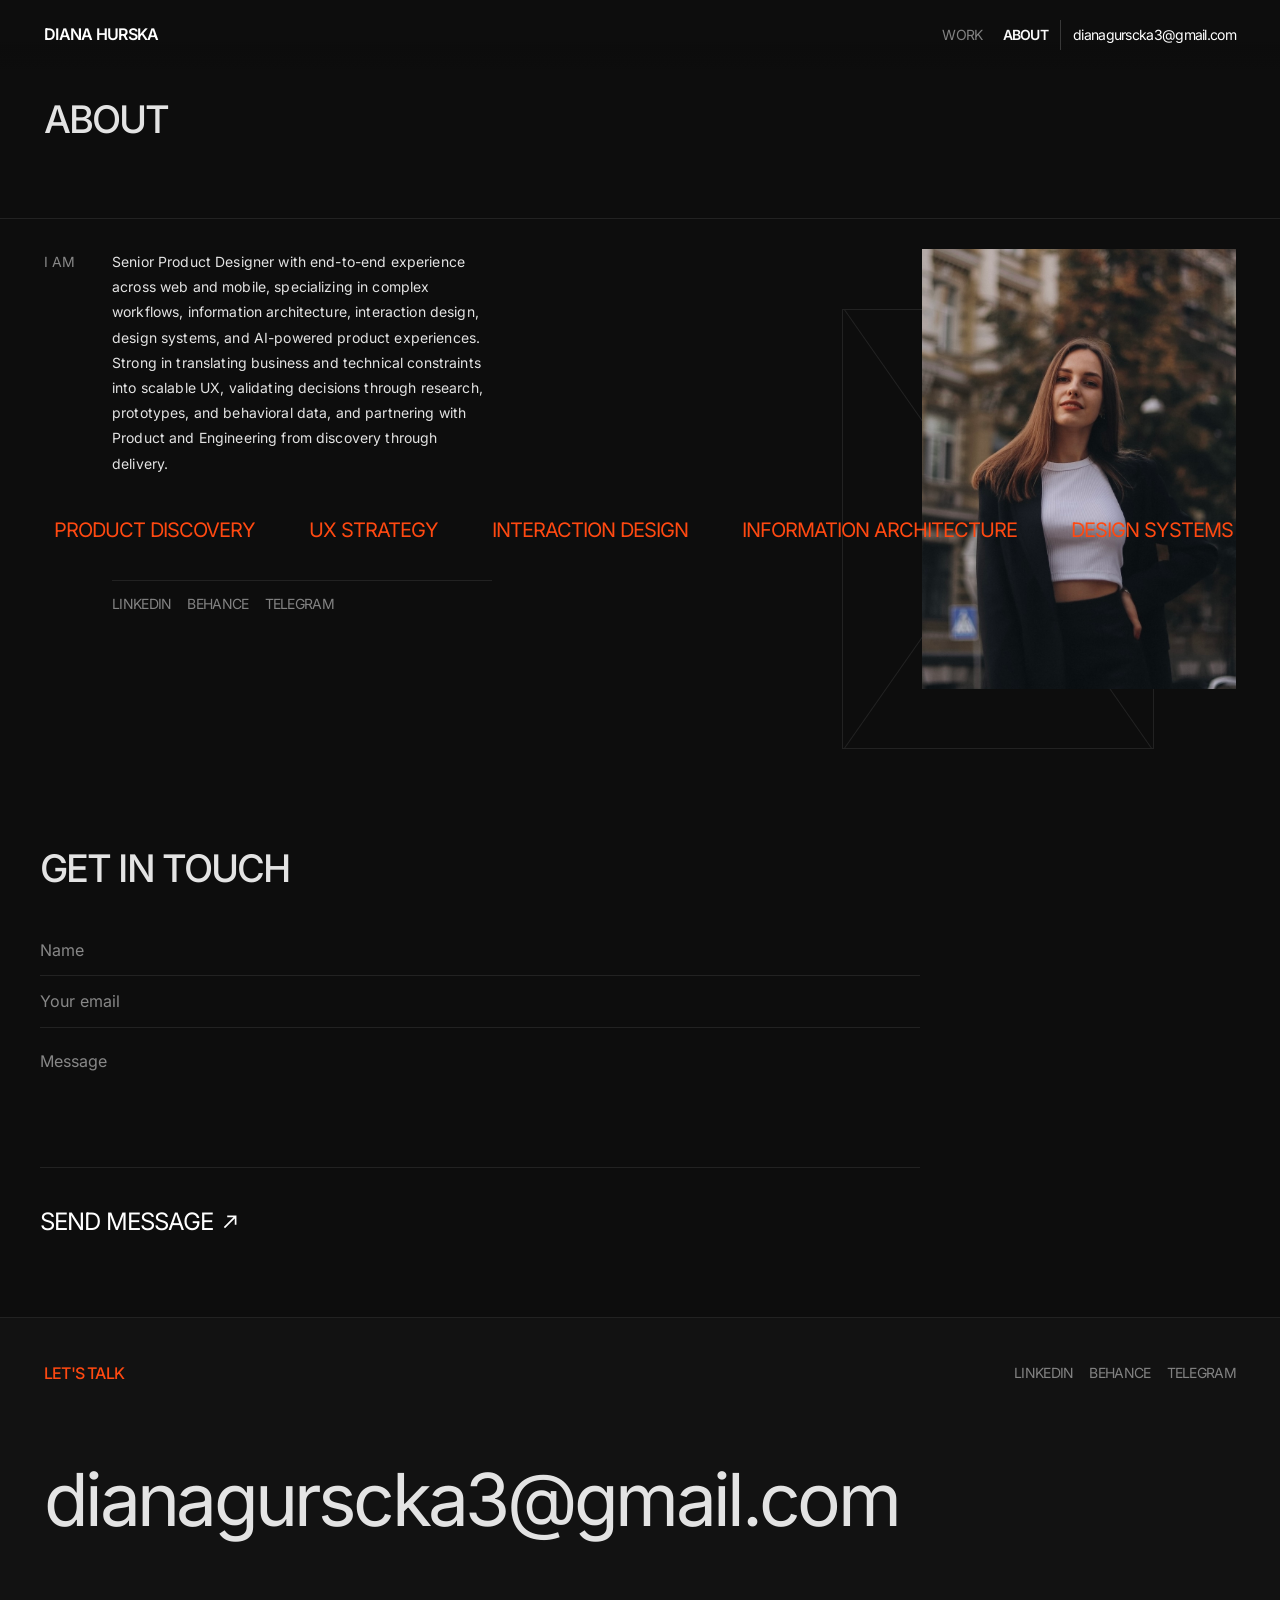
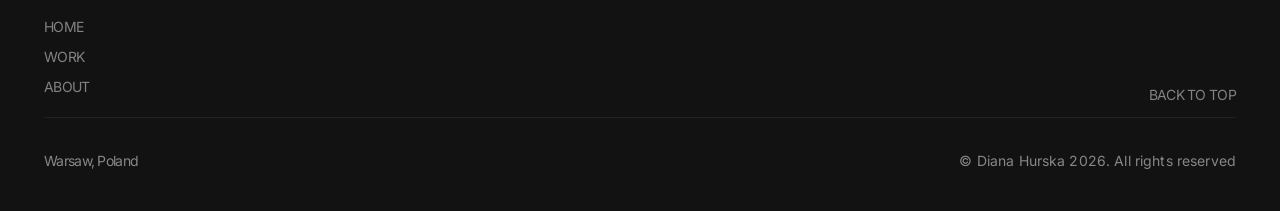
==== commit c8f2cec9: "Match desktop page spacing to the Prysm reference" ====
--- a/about.html
+++ b/about.html
@@ -11,13 +11,13 @@
   <link href="https://fonts.googleapis.com/css2?family=Inter:wght@400;500;600;700&display=swap" rel="stylesheet">
   <link rel="preconnect" href="https://api.fontshare.com" crossorigin>
   <link href="https://api.fontshare.com/v2/css?f[]=general-sans@300&display=swap" rel="stylesheet">
-  <link rel="stylesheet" href="assets/css/style.css">
+  <link rel="stylesheet" href="assets/css/style.css?v=prysm-spacing">
 </head>
 <body data-page="about" id="top">
   <header id="header"></header>
   <main id="app"></main>
   <footer id="footer"></footer>
-  <script src="content.js?v=about-portrait"></script>
+  <script src="content.js?v=aura-hero-cover"></script>
   <script src="assets/js/main.js"></script>
 </body>
 </html>
--- a/assets/css/style.css
+++ b/assets/css/style.css
@@ -13,9 +13,6 @@
   --font: "Inter", -apple-system, BlinkMacSystemFont, "Helvetica Neue", Arial, sans-serif;
   --font-num: "General Sans", "Inter", sans-serif;
   --tight: -0.05em;
-}
-@media (min-width: 1200px) {
-  :root { --gutter: clamp(64px, 5vw, 96px); }
 }
 
 * { box-sizing: border-box; margin: 0; padding: 0; }
@@ -375,3 +372,78 @@
   .blk-split { grid-template-columns: 1fr; gap: 30px; padding: 30px 0 60px; }
   .more { grid-template-columns: 1fr; }
 }
+
+/* Prysm desktop geometry: 1500px pages and 1410px header/footer content. */
+@media (min-width: 810px) {
+  :root {
+    --site-max: 1500px;
+    --chrome-max: 1410px;
+    --desktop-gutter: 20px;
+    --gutter: var(--desktop-gutter);
+    --chrome-gutter: 44px;
+  }
+  .header {
+    height: 69px;
+    padding: 0 max(var(--chrome-gutter), calc((100% - var(--chrome-max)) / 2));
+    align-items: center;
+  }
+  .nav { gap: 4px; padding-top: 0; }
+  .nav a:not(.mail):not(.at) { padding: 8px; }
+  .nav .mail { margin-block: 0; }
+
+  .home, .section { max-width: var(--site-max); margin-inline: auto; }
+  .home {
+    grid-template-columns: minmax(0, 1fr) minmax(0, 64%);
+    gap: 0;
+    padding-top: 85px;
+    padding-bottom: 120px;
+  }
+  .home-side .sticky {
+    top: 85px;
+    height: 100vh;
+    min-height: 0;
+    max-width: 450px;
+    padding: 0 40px 120px 0;
+  }
+  .project-card .info { padding: 30px 3%; }
+
+  .footer {
+    padding: 40px max(var(--chrome-gutter), calc((100% - var(--chrome-max)) / 2));
+  }
+  .footer-top { min-height: 30px; }
+  .footer-mail { display: block; margin-block: 65px; }
+  .footer-mid { position: relative; padding-bottom: 16px; border-bottom: 0; }
+  .footer-mid::after { content: ""; position: absolute; inset: auto 0 0; height: 1px; background: var(--line); }
+  .footer-mid nav { gap: 0; }
+  .footer-mid nav a { padding-block: 8px; }
+  .footer-bot { padding-top: 33px; }
+
+  .page { padding-top: 100px; }
+  .page-title { max-width: var(--site-max); margin-inline: auto; padding-bottom: 80px; }
+  .about-grid { max-width: var(--site-max); margin: 14px auto 0; padding-top: 16px; }
+  .marquee { margin-left: calc((min(100vw, var(--site-max)) - 100vw) / 2 - var(--gutter)); }
+  .touch { max-width: var(--site-max); margin-inline: auto; padding: 100px 40px 80px; }
+  .touch h2 { margin-bottom: 38px; }
+
+  /* Shared outer spacing also applies to the older project routes. */
+  body[data-page="project"] #app:not(.aura-case):not(.case-study) { max-width: var(--site-max); margin-inline: auto; }
+  .p-hero { padding-top: 120px; }
+  .p-head { padding-top: 74px; padding-bottom: 29px; }
+  .p-meta { padding-block: 16px; }
+  .p-about { padding-top: 80px; padding-bottom: 140px; }
+  .blocks { gap: 0; }
+  .blocks > * + .blk-img, .blocks > * + .blk-pair, .blocks > * + .blk-video { margin-top: 140px; }
+  .blk-text { padding: 24px 0 0; }
+  .blk-text h3, .blk-split h3 { margin-bottom: 19px; }
+  .blk-quote { margin-top: 140px; padding-block: 0; }
+  .blk-split { margin-top: 140px; padding-block: 0; }
+  .more { margin-top: 140px; margin-bottom: 60px; padding-block: 44px; }
+}
+@media (min-width: 810px) and (max-width: 1199px) {
+  body[data-page="home"], body[data-page="work"] { --chrome-gutter: 20px; }
+  .home-side .sticky { padding-right: 30px; }
+  .touch { padding-inline: 20px; }
+}
+@media (min-width: 1200px) {
+  :root { --desktop-gutter: 44px; }
+}
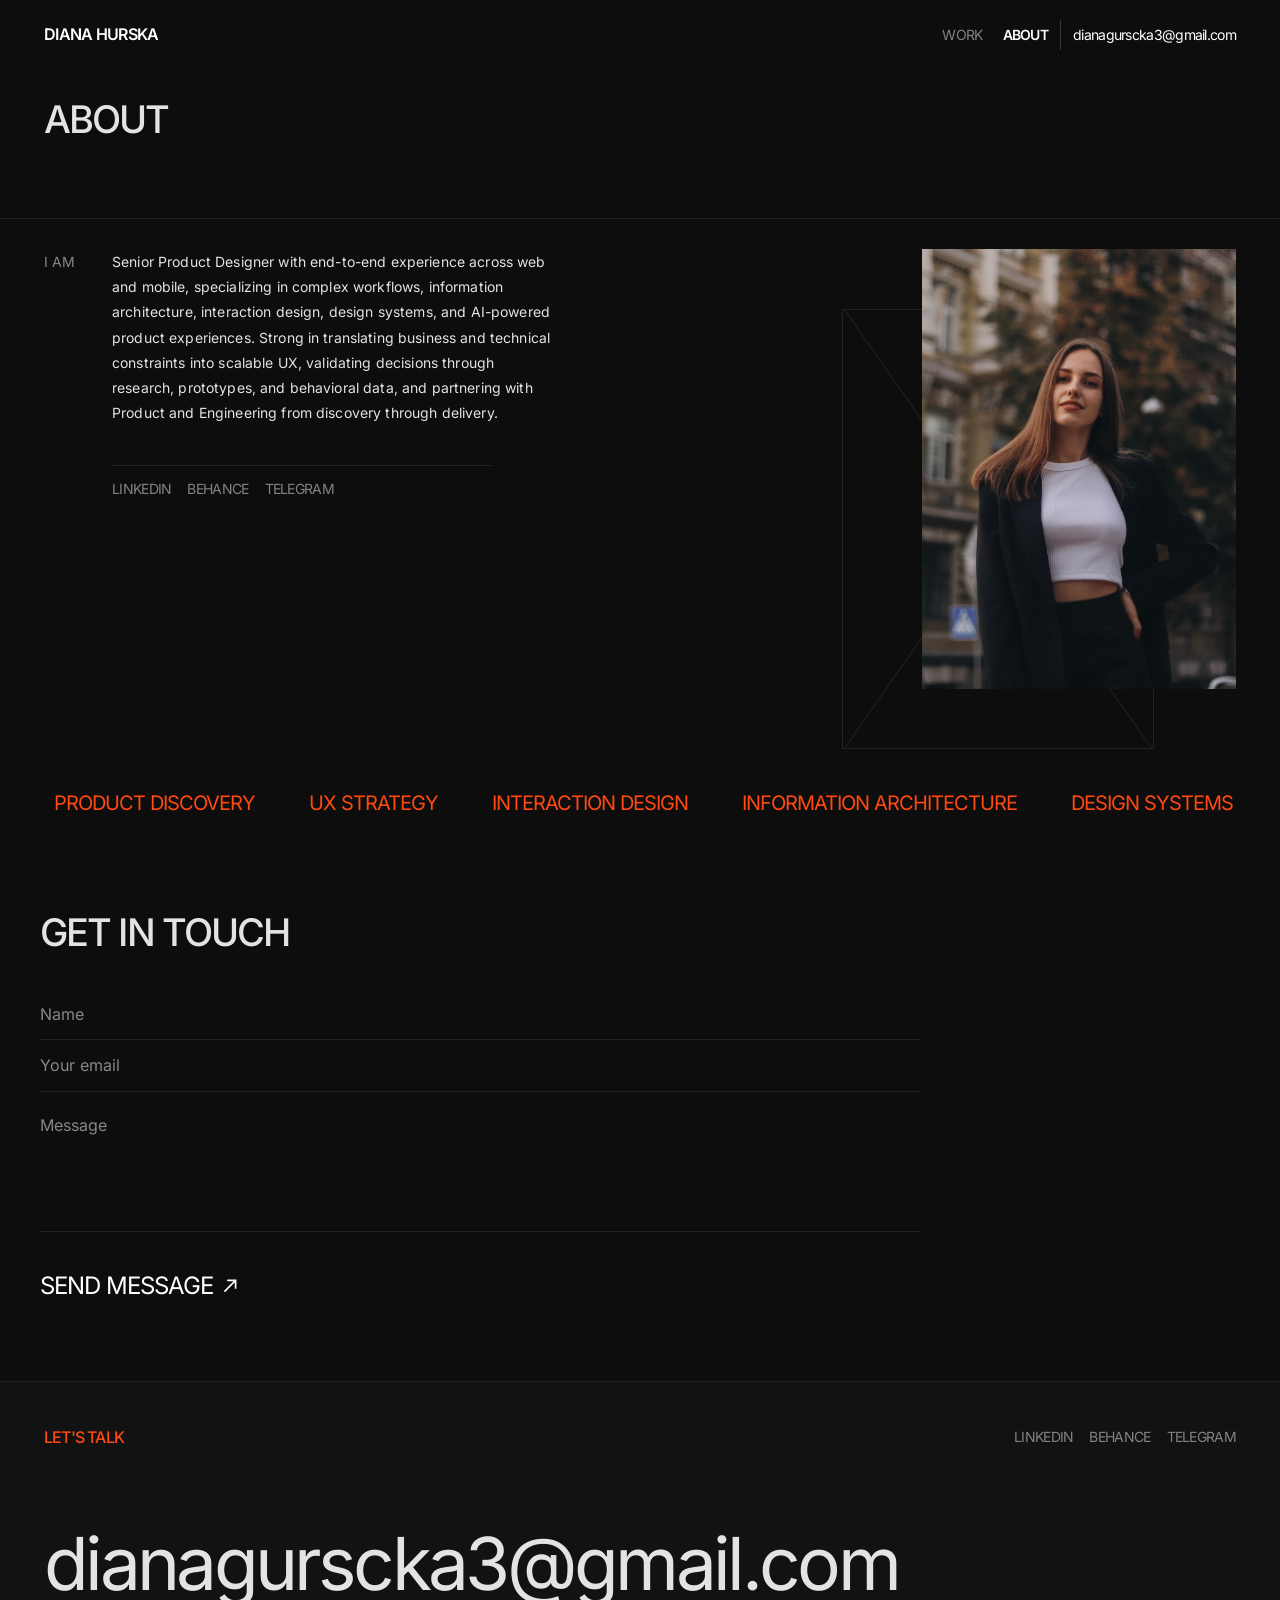
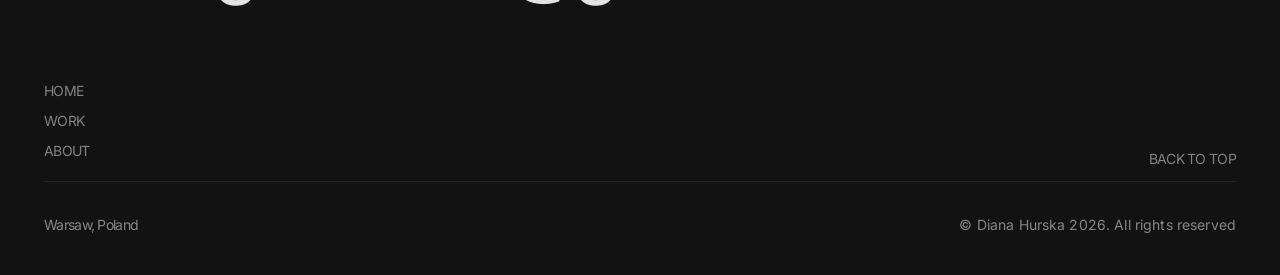
==== commit 858cd55a: "Move About marquee below portrait and refine card labels" ====
--- a/about.html
+++ b/about.html
@@ -11,13 +11,13 @@
   <link href="https://fonts.googleapis.com/css2?family=Inter:wght@400;500;600;700&display=swap" rel="stylesheet">
   <link rel="preconnect" href="https://api.fontshare.com" crossorigin>
   <link href="https://api.fontshare.com/v2/css?f[]=general-sans@300&display=swap" rel="stylesheet">
-  <link rel="stylesheet" href="assets/css/style.css?v=prysm-spacing">
+  <link rel="stylesheet" href="assets/css/style.css?v=about-refinements">
 </head>
 <body data-page="about" id="top">
   <header id="header"></header>
   <main id="app"></main>
   <footer id="footer"></footer>
-  <script src="content.js?v=aura-hero-cover"></script>
-  <script src="assets/js/main.js"></script>
+  <script src="content.js?v=about-refinements"></script>
+  <script src="assets/js/main.js?v=about-refinements"></script>
 </body>
 </html>
--- a/assets/css/style.css
+++ b/assets/css/style.css
@@ -206,7 +206,7 @@
 .about-grid { display: grid; grid-template-columns: minmax(0, 1fr) minmax(0, 1fr); gap: 40px; padding: 18px var(--gutter) 0; }
 .about-bio { display: grid; grid-template-columns: 68px 1fr; max-width: 520px; }
 .about-bio .lbl { color: var(--muted); text-transform: uppercase; font-size: 14px; line-height: 1.8; }
-.about-bio p { font-size: 14px; line-height: 1.8; max-width: 380px; }
+.about-bio p { font-size: 14px; line-height: 1.8; max-width: 440px; }
 .about-socials { display: flex; gap: 16px; flex-wrap: wrap; border-top: 1px solid var(--line); margin-top: 40px; padding-top: 16px; font-size: 14px; line-height: 1; letter-spacing: var(--tight); color: var(--nav); text-transform: uppercase; max-width: 380px; }
 .about-socials a:hover { color: var(--text); }
 .portrait-wrap { position: relative; justify-self: end; width: 320px; padding: 0 0 60px 80px; }
@@ -218,8 +218,8 @@
 .portrait-wrap { width: 394px; }
 .page { overflow-x: hidden; }
 .about-grid > div:first-child { position: relative; z-index: 2; }
-.marquee { overflow: hidden; width: 100vw; margin: 44px 0 0 calc(var(--gutter) * -1); pointer-events: none; }
-.marquee-track { display: flex; width: max-content; animation: marquee 30s linear infinite; }
+.marquee { overflow: hidden; width: 100%; margin: 44px 0 0; pointer-events: none; }
+.marquee-track { display: flex; width: max-content; animation: marquee 60s linear infinite; }
 .marquee-track span { color: var(--accent); text-transform: uppercase; font-size: 20px; line-height: 1; letter-spacing: var(--tight); padding: 0 0 0 54px; white-space: nowrap; }
 @keyframes marquee { to { transform: translateX(-50%); } }
 
@@ -421,7 +421,6 @@
   .page { padding-top: 100px; }
   .page-title { max-width: var(--site-max); margin-inline: auto; padding-bottom: 80px; }
   .about-grid { max-width: var(--site-max); margin: 14px auto 0; padding-top: 16px; }
-  .marquee { margin-left: calc((min(100vw, var(--site-max)) - 100vw) / 2 - var(--gutter)); }
   .touch { max-width: var(--site-max); margin-inline: auto; padding: 100px 40px 80px; }
   .touch h2 { margin-bottom: 38px; }
 
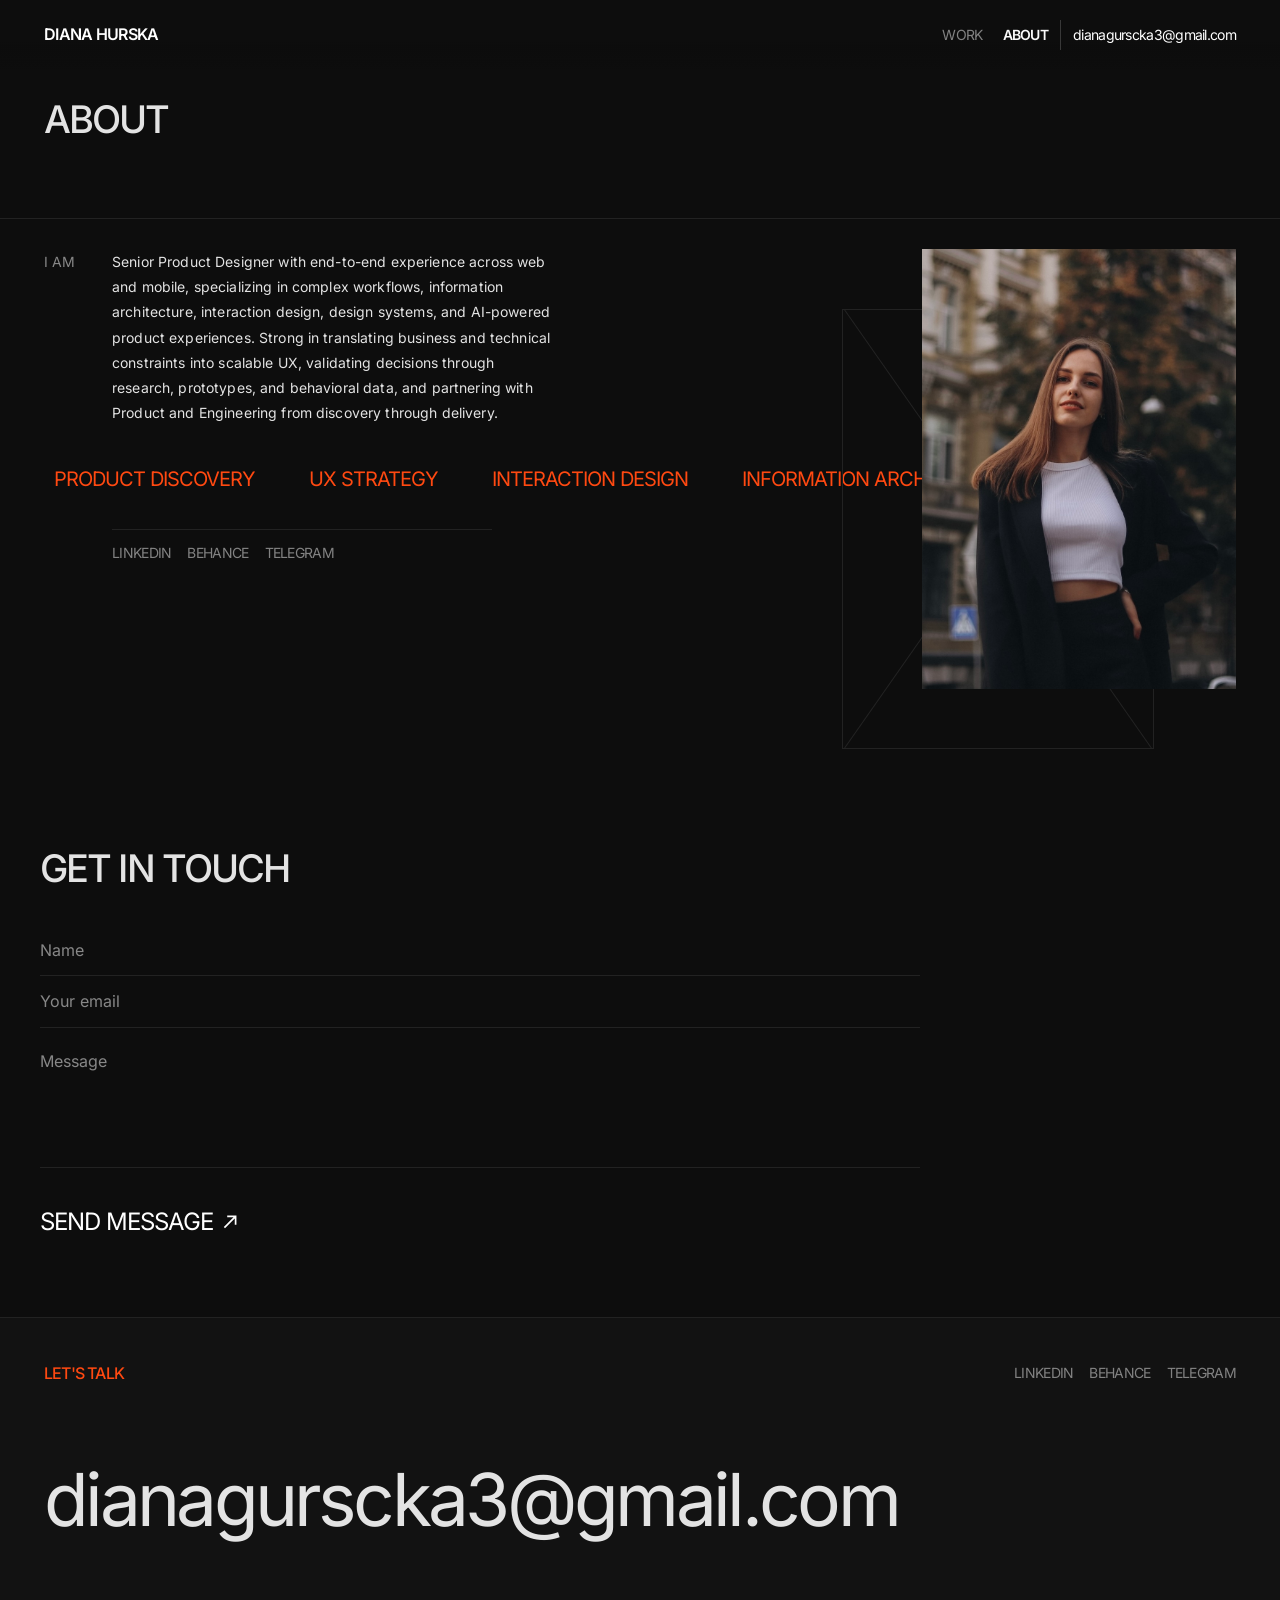
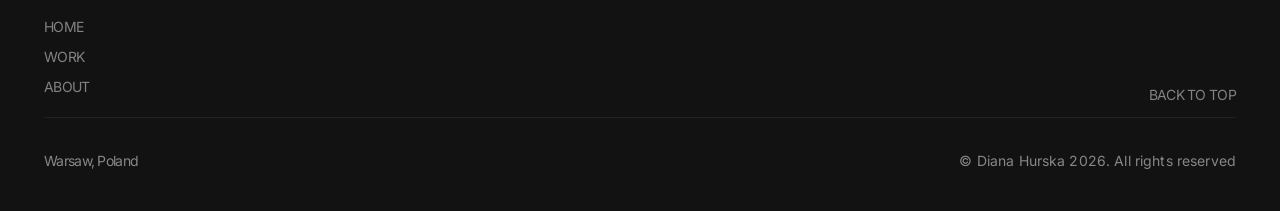
==== commit 3715b54b: "Brighten AURA concept copy and layer About marquee behind portrait" ====
--- a/about.html
+++ b/about.html
@@ -11,13 +11,13 @@
   <link href="https://fonts.googleapis.com/css2?family=Inter:wght@400;500;600;700&display=swap" rel="stylesheet">
   <link rel="preconnect" href="https://api.fontshare.com" crossorigin>
   <link href="https://api.fontshare.com/v2/css?f[]=general-sans@300&display=swap" rel="stylesheet">
-  <link rel="stylesheet" href="assets/css/style.css?v=about-refinements">
+  <link rel="stylesheet" href="assets/css/style.css?v=about-layering">
 </head>
 <body data-page="about" id="top">
   <header id="header"></header>
   <main id="app"></main>
   <footer id="footer"></footer>
   <script src="content.js?v=about-refinements"></script>
-  <script src="assets/js/main.js?v=about-refinements"></script>
+  <script src="assets/js/main.js?v=about-layering"></script>
 </body>
 </html>
--- a/assets/css/style.css
+++ b/assets/css/style.css
@@ -209,7 +209,7 @@
 .about-bio p { font-size: 14px; line-height: 1.8; max-width: 440px; }
 .about-socials { display: flex; gap: 16px; flex-wrap: wrap; border-top: 1px solid var(--line); margin-top: 40px; padding-top: 16px; font-size: 14px; line-height: 1; letter-spacing: var(--tight); color: var(--nav); text-transform: uppercase; max-width: 380px; }
 .about-socials a:hover { color: var(--text); }
-.portrait-wrap { position: relative; justify-self: end; width: 320px; padding: 0 0 60px 80px; }
+.portrait-wrap { position: relative; z-index: 3; justify-self: end; width: 320px; padding: 0 0 60px 80px; }
 .portrait-frame { position: absolute; left: 0; top: 60px; width: 312px; height: 440px; border: 1px solid var(--line); overflow: hidden; }
 .portrait-frame::before, .portrait-frame::after { content: ""; position: absolute; left: 50%; top: 50%; width: 180%; height: 1px; background: var(--line); }
 .portrait-frame::before { transform: translate(-50%, -50%) rotate(55deg); }
@@ -217,8 +217,8 @@
 .portrait-wrap img { position: relative; width: 314px; aspect-ratio: 314 / 440; object-fit: cover; }
 .portrait-wrap { width: 394px; }
 .page { overflow-x: hidden; }
-.about-grid > div:first-child { position: relative; z-index: 2; }
-.marquee { overflow: hidden; width: 100%; margin: 44px 0 0; pointer-events: none; }
+.about-copy { position: relative; z-index: 2; }
+.marquee { overflow: hidden; width: 100vw; margin: 44px 0 0 calc(var(--gutter) * -1); pointer-events: none; }
 .marquee-track { display: flex; width: max-content; animation: marquee 60s linear infinite; }
 .marquee-track span { color: var(--accent); text-transform: uppercase; font-size: 20px; line-height: 1; letter-spacing: var(--tight); padding: 0 0 0 54px; white-space: nowrap; }
 @keyframes marquee { to { transform: translateX(-50%); } }
@@ -358,7 +358,9 @@
   .portrait-wrap { justify-self: start; width: 100%; max-width: 394px; padding-left: 40px; }
   .portrait-frame { width: calc(100% - 40px); height: auto; aspect-ratio: 314 / 440; top: 40px; }
   .portrait-wrap img { width: 100%; }
-  .marquee { margin-top: 30px; }
+  .page { position: relative; padding-bottom: 50px; }
+  .about-copy { position: static; }
+  .marquee { position: absolute; left: 0; bottom: 0; margin: 0; width: 100%; }
   .touch { grid-template-columns: 1fr; gap: 20px; padding-bottom: 80px; }
 
   .p-hero { padding-top: 72px; }
@@ -421,6 +423,7 @@
   .page { padding-top: 100px; }
   .page-title { max-width: var(--site-max); margin-inline: auto; padding-bottom: 80px; }
   .about-grid { max-width: var(--site-max); margin: 14px auto 0; padding-top: 16px; }
+  .marquee { margin-left: calc((min(100vw, var(--site-max)) - 100vw) / 2 - var(--gutter)); }
   .touch { max-width: var(--site-max); margin-inline: auto; padding: 100px 40px 80px; }
   .touch h2 { margin-bottom: 38px; }
 
